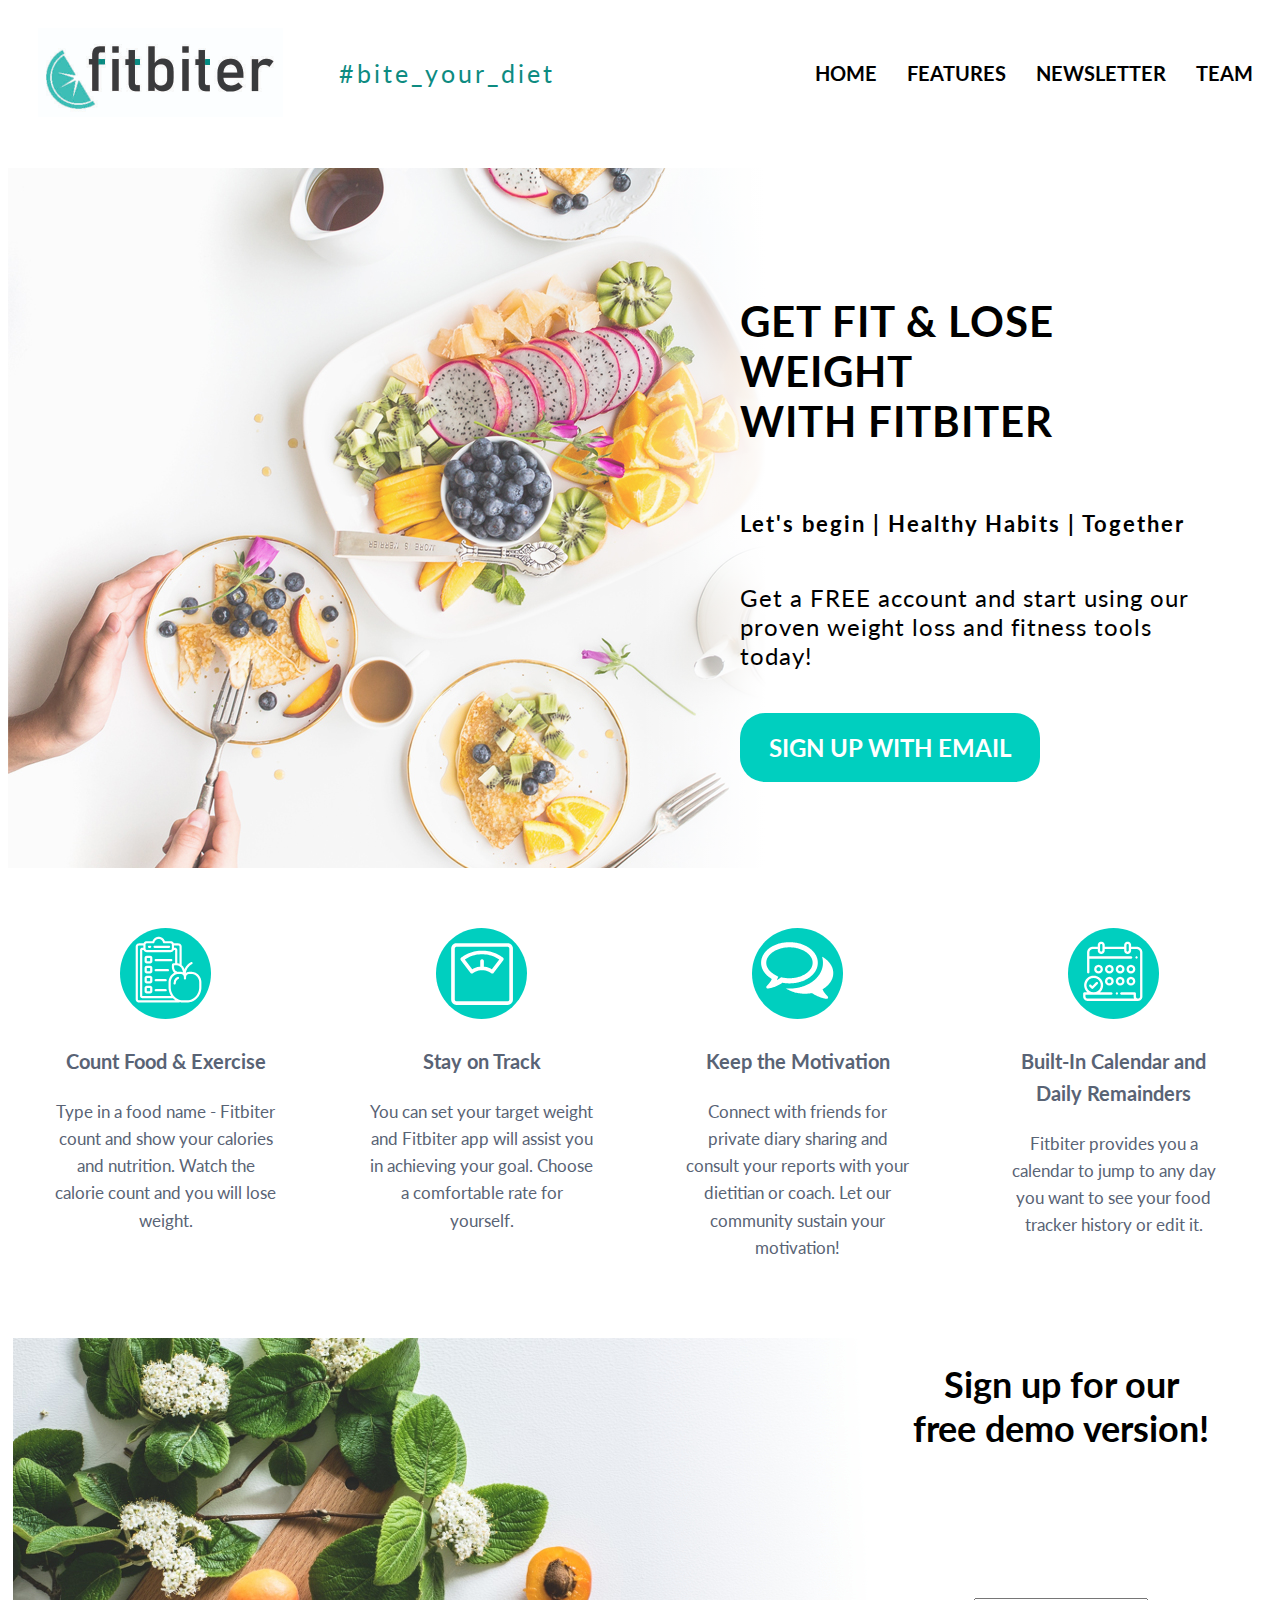
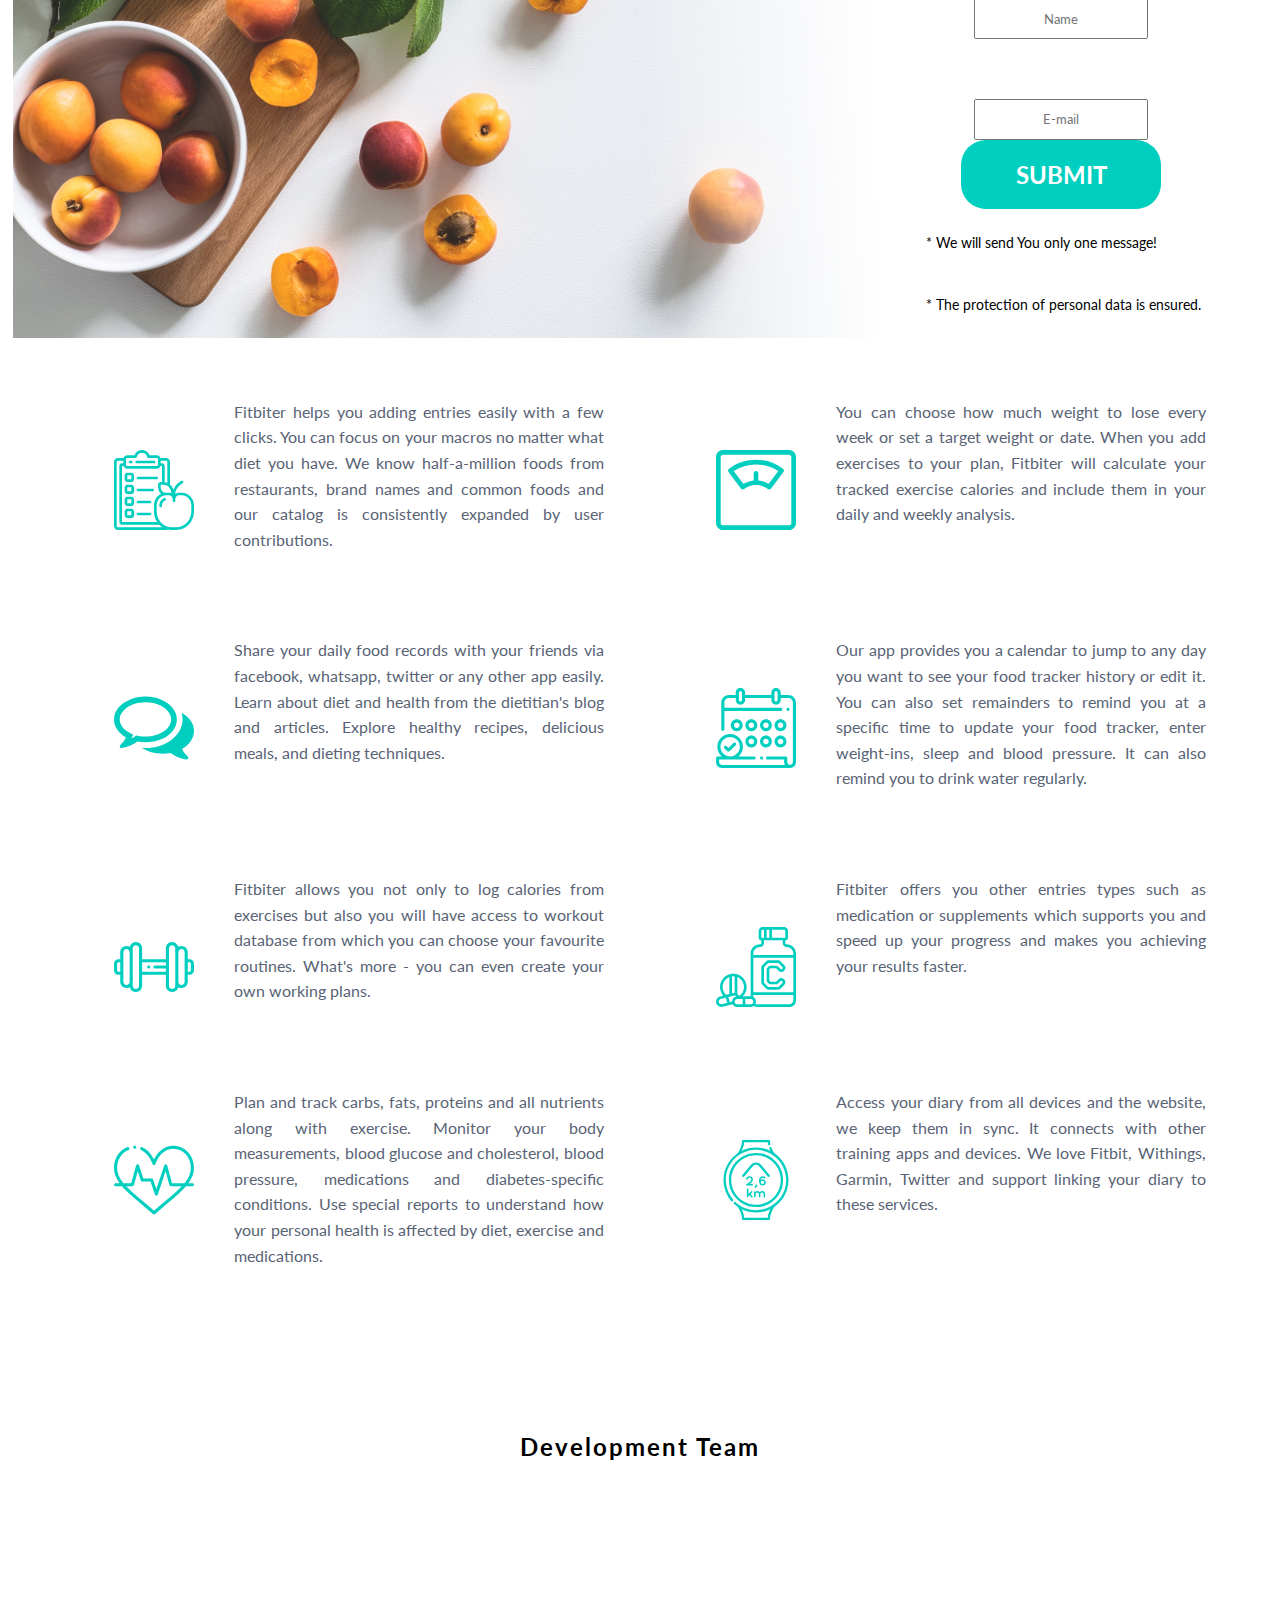
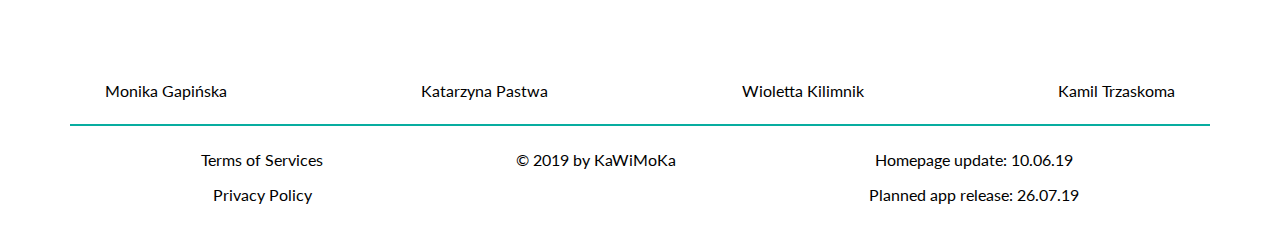
==== index.html @ d65cfc1d "larger icons to social" ====
<!DOCTYPE html>
<html lang="en">

<head>
  <meta charset="UTF-8" />
  <meta name="viewport" content="width=device-width, initial-scale=1.0">
  <link rel="stylesheet" href="https://necolas.github.io/normalize.css/8.0.1/normalize.css">
  <link href="https://fonts.googleapis.com/css?family=Lato:400,700&display=swap" rel="stylesheet">
  <link rel="stylesheet" href="https://use.fontawesome.com/releases/v5.8.2/css/all.css"
    integrity="sha384-oS3vJWv+0UjzBfQzYUhtDYW+Pj2yciDJxpsK1OYPAYjqT085Qq/1cq5FLXAZQ7Ay" crossorigin="anonymous">
  <link rel="stylesheet" href="https://cdnjs.cloudflare.com/ajax/libs/animate.css/3.7.2/animate.min.css">
  <link rel="stylesheet" href="fitness.css">
  <link rel="stylesheet" href="hero_section.css">
  <link rel="stylesheet" href="feature34.css">
  <link rel="stylesheet" href="feature29.css">
  <link rel="stylesheet" href="form.css">
  <link rel="stylesheet" href="back-flip.css">
  <link rel="icon" href="img/FAVICON.jpg" type="image/jpg">
  <title>Fitbiter</title>
</head>

<body>
  <header id="header">
    <nav>
      <div class="logo_slogan">
        <img src="img/logo.jpg" alt="FitBiter Logo">
        <div class="slogan">#bite_your_diet</div>
      </div>
      <a id="showMenu"><i class="fas fa-chevron-circle-down fa-2x"></i></a>

      <ul>
        <a href="#home">Home</a>
        <a href="#ext-features-nav">Features</a>
        <a href="#newsletter-nav">Newsletter</a>
        <a href="#team-nav">Team</a>
      </ul>
    </nav>
  </header>

  <main>

    <div id="home" class="hero_main_container">
      <section class="hero_image"></section>
      <section class="hero_main_text">
        <p class="hero_main_p">Get fit & lose weight<br> with fitbiter</p>
        <p class="hero_text_call">Let's begin | Healthy Habits | Together</p>
        <p class="hero_text">Get a FREE account and start using our proven weight loss and fitness tools today!</p><br>
        <button class="hero_button"><a href="#newsletter-nav">sign up with Email</a></button>
      </section>
    </div>


    <div id="main">
      <div id="feature">
        <div class="feature-container">

          <div class="feature-box feature-box-food" class="feature-hover">
            <a href="#apple">
              <img src="img/dietB.svg">
              <h3>Count Food & Exercise</h3>
              <p>
                Type in a food name - Fitbiter count and show your calories and nutrition. Watch the calorie count and
                you
                will lose weight.
              </p>
            </a>
          </div>

          <div class="feature-box feature-box-weight" class="feature-hover">
            <a href="#weight">
              <img src="img/weightB.svg">
              <h3>Stay on Track</h3>
              <p>
                You can set your target weight and Fitbiter app will assist you in achieving your goal. Choose a
                comfortable rate for yourself.
              </p>
            </a>
          </div>

          <div class="feature-box feature-box-motivation" class="feature-hover">
            <a href="#chat">
              <img src="img/chatIconB.svg">
              <h3>Keep the Motivation</h3>
              <p>
                Connect with friends for private diary sharing and consult your reports with your dietitian or coach.
                Let
                our community sustain your motivation!
              </p>
            </a>
          </div>

          <div class="feature-box feature-box-calendar" class="feature-hover">
            <a href="#calendar">
              <img src="img/calendarIconB.svg">
              <h3>Built-In Calendar and Daily Remainders</h3>
              <p id="newsletter-nav">
                Fitbiter provides you a calendar to jump to any day you want to see your food tracker history or edit
                it.
              </p>
            </a>
          </div>

        </div>
      </div>

  </main>
  <form id="newsletter" class="form" action="#" method="post">

    <img src="img/form-background.jpg" id="form-background" class="form-background">


    <div id="form-title" class="form-title">
      <h1> Sign up for our <br> free demo version!</h1>
    </div>


    <div id="form-name" class="form-name">
      <input type="text" name="author" placeholder="Name" id="author" required>
    </div>

    <div id="form-email" class="form-email">
      <input type="email" id="email" name="email" placeholder="E-mail" required>
    </div>

    <button id="form-button" class="form-button"> SUBMIT </button>

    <div id="form-info" class="form-info">
      <p>* We will send You only one message! </p>
      <p>* The protection of personal data is ensured.</p>
    </div>



    <div class="form-afterSubmit-title">
      <h1>Thank You for Submit!</h1>
    </div>

    <div class="form-afterSubmit-p1">
      <p>You've been added to our mailing list. We're happy to report that You will be among the first to hear about
        premiere of Fitbiter!</p>
    </div>

    <div class="form-afterSubmit-p2">
      <p>Meanwile, we invite You to play our Fitbiter Game!</p>
    </div>

    <button class="form-afterSubmit-button" onclick="window.location.href='Game/index.html'"> PLAY </button>

    <script src="form-script.js"></script>

  </form>
  <div id="extended-features">

    <div class="ext-features-box">
      <div class="content-box" id="apple">
        <figure class="ext-icon">
          <img src="img/diet_green.svg">
        </figure>
        <p>
          Fitbiter helps you adding entries easily with a few clicks. You can focus on your macros no matter what diet
          you have. We know half-a-million foods from restaurants, brand names and common foods and our catalog is
          consistently expanded by user contributions.
        </p>
      </div>

    </div>

    <div class="ext-features-box">
      <div class="content-box">
        <figure class="ext-icon">
          <img src="img/weight_green.svg" id="weight">
        </figure>
        <p>You can choose how much weight to lose every week or set a target weight or date. When you add exercises to
          your plan, Fitbiter will calculate your tracked exercise calories and include them in your daily and weekly
          analysis.</p>

      </div>

    </div>

    <div class="ext-features-box">
      <div class="content-box">
        <figure class="ext-icon">
          <img src="img/comments_green.svg" id="chat">
        </figure>
        <p>
          Share your daily food records with your friends via facebook, whatsapp, twitter or any other app easily. Learn
          about diet and health from the dietitian's blog and articles. Explore healthy recipes, delicious meals, and
          dieting techniques.

        </p>

      </div>

    </div>

    <div class="ext-features-box">
      <div class="content-box">
        <figure class="ext-icon">
          <img src="img/appointment_green.svg" id="calendar">
        </figure>
        <p>Our app provides you a calendar to jump to any day you want to see your food tracker history or edit it. You
          can also set remainders to remind you at a specific time to update your food tracker, enter weight-ins, sleep
          and blood pressure. It can also remind you to drink water regularly.</p>

      </div>

    </div>

    <div class="ext-features-box">
      <div class="content-box">
        <figure class="ext-icon">
          <img src="img/dumbbell_green.svg">
        </figure>
        <p>Fitbiter allows you not only to log calories from exercises but also you will have access to workout database
          from which you can choose your favourite routines. What's more - you can even create your own working plans.
        </p>


      </div>

    </div>

    <div class="ext-features-box">
      <div class="content-box">
        <figure class="ext-icon">
          <img src="img/vitamins_green.svg">
        </figure>
        <p>Fitbiter offers you other entries types such as medication or supplements which supports you and speed up
          your progress and makes you achieving your results faster.</p>

      </div>

    </div>

    <div class="ext-features-box">
      <div class="content-box">
        <figure class="ext-icon">
          <img src="img/heartbeat_green.svg">
        </figure>
        <p>Plan and track carbs, fats, proteins and all nutrients along with exercise. Monitor your body measurements,
          blood glucose and cholesterol, blood pressure, medications and diabetes-specific conditions. Use special
          reports to understand how your personal health is affected by diet, exercise and medications.</p>

      </div>

    </div>

    <div class="ext-features-box">
      <div class="content-box">
        <figure class="ext-icon">
          <img src="img/smart_green.svg">
        </figure>
        <p>Access your diary from all devices and the website, we keep them in sync. It connects with other training
          apps and devices. We love Fitbit, Withings, Garmin, Twitter and support linking your diary to these services.
        </p>

      </div>

    </div>

  </div>

  <h2 id="team-nav">Development Team</h2>
  <div id="team" class="flip-box">
    <div class="flip-box-inner">
      <div class="flip-box-front">
        <img class="profile-photo slow animated hide-pictures" src="img/MonikaGapinska.jpg" alt="Profile photo">
        <p class="hide-on-large-only">Monika Gapińska</p>
      </div>
      <div class="flip-box-back">
        <a href="https://www.linkedin.com/in/monika-gapi%C5%84ska-b8b850188/" target="_blank"><i class="fab fa-linkedin fa-2x"></i></a>
        <a href="https://github.com/gapinska" target="_blank"><i class="fab fa-github fa-2x"></i></a>
        <a href="" target="_blank"><i class="fas fa-home fa-2x"></i></a>
      </div>
    </div>
    <div class="flip-box-inner">
      <div class="flip-box-front">
        <img class="profile-photo slow animated hide-pictures" src="img/kasia.jpg" style="max-width: heigth 150px;" alt="Profile photo">
        <p class="hide-on-large-only">Katarzyna Pastwa</p>
      </div>
      <div class="flip-box-back">
        <a href="https://www.linkedin.com/in/katarzyna-pastwa-178985a9/" target="_blank"><i class="fab fa-linkedin fa-2x"></i></a>
        <a href="https://github.com/KatarzynaPastwa" target="_blank"><i class="fab fa-github fa-2x"></i></a>
        <a href="" target="_blank"><i class="fas fa-home fa-2x"></i></a>
        
      </div>
    </div>
    <div class="flip-box-inner">
      <div class="flip-box-front">
        <img class="profile-photo slow animated hide-pictures" src="img/wiola_photo.jpeg" alt="Profile photo">
        <p class="hide-on-large-only">Wioletta Kilimnik</p>
      </div>
      <div class="flip-box-back">
        <a href="https://www.linkedin.com/in/wioletta-kilimnik/" target="_blank"><i class="fab fa-linkedin fa-2x"></i></a>
        <a href="https://github.com/wiolk" target="_blank"><i class="fab fa-github fa-2x"></i></a>
        <a href="" target="_blank"><i class="fas fa-home fa-2x"></i></a>
      </div>
    </div>
    <div class="flip-box-inner">
      <div class="flip-box-front">
        <img class="profile-photo slow animated hide-pictures" src="img/Kamil.jpg" alt="Profile photo">
        <p class="hide-on-large-only">Kamil Trzaskoma</p>
      </div>
      <div class="flip-box-back">
        <a href="https://www.linkedin.com/in/kamil-trzaskoma/" target="_blank"><i class="fab fa-linkedin fa-2x"></i></a>
        <a href="https://github.com/Kamil-T" target="_blank"><i class="fab fa-github fa-2x"></i></a>
        <a href="" target="_blank"><i class="fas fa-home fa-2x"></i></a>
      </div>
    </div>
  </div>
  <div class="names show-on-large">
      <p>Monika Gapińska</p>
      <p>Katarzyna Pastwa</p>
      <p>Wioletta Kilimnik</p>
      <p>Kamil Trzaskoma</p>
  </div>


  <hr>

  <footer>

    <div>
      <p>
        <a href="terms.html">Terms of Services</a>
      </p>
      <p>
        <a href="privacy.html">Privacy Policy</a>
      </p>
    </div>


    <div>
      <p>
        <a href="" target="_blank"><i class="fab fa-facebook fa-2x"></i></a>
        <a href="" target="_blank"><i class="fab fa-instagram fa-2x"></i></a>
      </p>
      <p>
        &copy 2019 by KaWiMoKa
      </p>
    </div>

    <div>
      <p>
        Homepage update: 10.06.19
      </p>
      <p>
        Planned app release: 26.07.19
      </p>
    </div>
  </footer>

  <script type="text/javascript" id="cookieinfo" src="//cookieinfoscript.com/js/cookieinfo.min.js">
  </script>
  <script src="scroll.js"></script>

</body>


</html>
---- fitness.css ----
* {
  font-family: 'Lato', sans-serif;
}

i {
  color: #08ada0 !important;
}

h2 {
  text-align: center;
}

hr {
  border: 1px solid #08ada0;
  width: 90%;
  text-align: center;
}

/*  Navbar css */

nav {
  display: flex;
  flex-wrap: wrap;
}

nav img {
  max-height: 89px;
  max-width: 245px;
  padding: 20px;
}
.slogan {
  color: #0d8b81;
  letter-spacing: 3px;
  margin: 0 36px;
  font-size: 25px;
}

.logo_slogan {
  display: flex;
  flex-wrap: wrap;
  align-items: center;
}

body {
  display: flex;
  flex-direction: column;
}

header {
  position: fixed;
  z-index: 10;
  width: 100%;
  background-color: #fff;
  padding-bottom: 10px;
}

nav {
  padding-left: 10px;
  padding-right: 10px;
}

nav > ul {
  margin: 0;
  display: none;
  width: 100%;
  font-size: 15px;
  padding: 10px;
  font-weight: bold;
}

ul > a {
  text-decoration-line: none;
  color: black;
  text-transform: uppercase;
}

#showMenu:hover + ul,
nav:hover > ul {
  display: flex;
  justify-content: space-evenly;
  padding-bottom: 5px;
}

#showMenu + ul:hover {
  display: flex;
}

main {
  margin-top: 160px;
}


/* Footer css */

#team {
  display: grid;
  grid-template-columns: 1fr 1fr;
}

#team > div {
  align-self: center;
  text-align: center;
  margin-bottom: 10px;
}

.profile-photo {
  max-width: 150px;
  height: auto;
  border-radius: 75px;
}

footer {
  text-align: center;
  display: flex;
  flex-direction: row;
  justify-content: space-evenly;
}

@media (min-width: 775px) {
  header {
    width: 100%;
    background-color: white;
  }
  nav {
    display: flex;
    justify-content: space-between;
    align-items: center;
    flex-wrap: nowrap;
  }

  #showMenu {
    display: none;
  }

  nav > ul {
    display: flex;
    width: auto;
  }

  ul > a {
    font-size: 20px;
    padding: 5px 15px;
  }
  a:hover {
    color: #109c91;
  }

  #team {
    display: flex;
    flex-direction: row;
  }

  #team > div {
    flex: auto;
  }
}
---- hero_section.css ----
.hero_main_container {
  height: 700px;
  display: grid;
  grid-template-columns: repeat(2, 1fr);
  background-image: url('img/hero.jpg');
  background-repeat: no-repeat;
}

.hero_main_p {
  text-transform: uppercase;

  font-family: 'Lato', sans-serif;
  font-size: 260%;
  font-weight: bold;
  letter-spacing: 1px;
}

.hero_text_call {
  font-size: 140%;
  font-weight: bold;
  letter-spacing: 2px;
}
.hero_text {
  font-size: 150%;
  letter-spacing: 1px;
}

.hero_button {
  text-transform: uppercase;
  color: white;
  background-color: #00cfbf;
  border: 0;
  font-family: 'Lato', sans-serif;
  font-size: 150%;
  font-weight: bold;
  padding: 20px;

  border-radius: 25px;
  max-width: 300px;
}

.hero_button:hover {
  background-color: #08ada0;
}
@media (min-width: 525px) {
  .hero_main_text {
    font-family: 'Lato', sans-serif;
    display: flex;
    flex-flow: column;
    justify-content: center;
    background-image: linear-gradient(90deg, transparent, #fff 20%);
    padding: 25px 50px 25px 100px;
    margin-right: 0;
    min-width: 280px;
  }
}

@media (max-width: 524px) {
  .hero_main_container {
    height: auto;
    display: flex;
    flex-wrap: wrap;
    background-image: none;
    background-repeat: no-repeat;
  }

  .hero_image {
    background-image: url('img/background_mobile.jpg');
    height: 300px;
    width: 100%;
    background-size: cover;
    background-position: center center;
  }
  .hero_main_text {
    margin: 0 auto;
    font-family: 'Lato', sans-serif;
    display: flex;
    flex-flow: column;
    justify-content: center;
    align-items: center;
    text-align: center;
  }

  .hero_main_p {
    text-transform: uppercase;

    font-family: 'Lato', sans-serif;
    font-size: 260%;
    font-weight: bold;
  }

  .hero_text_call {
    font-size: 140%;
    font-weight: bold;
    letter-spacing: 2px;
  }
  .hero_text {
    font-size: 150%;
    letter-spacing: 1px;
  }

  .hero_button {
    text-transform: uppercase;
    color: white;
    background-color: #00cfbf;
    border: 0;
    font-family: 'Lato', sans-serif;
    font-size: 150%;
    font-weight: bold;
    padding: 20px;

    border-radius: 25px;
    max-width: 300px;
  }

  .hero_button:hover {
    background-color: #08ada0;
  }
}
---- feature34.css ----
div.feature-container {
  padding: 30px 0;
  font-family: 'Lato', sans-serif;
  font-size: 17px;
  line-height: 1.6;
  color: #596375;
  height: 100%;
}

div.feature-box > p {
  max-height: 100%;
  text-align: justify;
  margin: 0 auto;
}

div.feature-box > a > img {
  width: 40%;
  height: 40%;
}

.feature-hover:hover {
  box-shadow: 0 0 10px rgba(0, 0, 0, 0.3);
}

div.feature-box {
  margin: 20px auto;
  text-align: center;
  padding: 10px;
  background-color: white;
  width: 200px;
}

@media (max-width: 525px) {
  .feature-container {
    flex-direction: column;
    width: 100%;
    height: 100%;
  }

  div.feature-box {
    padding: 20px;
  }

  div.feature-box > a > img {
    width: 50%;
    height: 50%;
  }
}

@media (min-width: 526px) and (max-width: 855px) {
  div.feature-container {
    display: flex;
    flex-flow: row wrap;
    align-items: flex-start;
    margin: 0 auto;
  }

  div.feature-box {
    flex-basis: 31%;
    justify-content: flex-start;
  }

  div.feature-box > a > img {
    width: 50%;
    height: 50%;
  }
}

@media (min-width: 856px) {
  div.feature-container {
    display: flex;
    flex-direction: row;
    justify-content: space-around;
    align-items: flex-start;
    flex-flow: row wrap;
  }

  div.feature-box {
    display: flex;
    flex-direction: column;
    justify-content: center;
    align-items: center;
    flex-basis: 18%;
  }
}
---- feature29.css ----
#extended-features {
  display: grid;
  margin: 60px 30px;
  font-family: 'Lato', sans-serif;
  line-height: 1.6;
}

div.ext-features-box {
  margin: 17px;
  height: auto;
}

figure.ext-icon {
  margin-top: 0;
  width: auto;
  height: auto;
}

figure.ext-icon > img {
  width: 50px;
  height: 50px;
  margin: 50px auto;
}

div.content-box {
  background-color: white;
  height: 100%;
  display: flex;
  flex-direction: row;
  justify-content: center;
}

div.content-box > p {
  justify-self: end;
  width: 100%;
  align-self: end;
  text-align: justify;
  color: #596375;
  height: 100%;
  font-size: 16px;
  margin-top: 35px;
  flex-basis: 65%;
}

a {
  text-decoration: none;
  color: inherit;
}

@media (max-width: 977px) {
  #extended-features {
    grid-template-columns: 100%;
    /* flex-basis: 50%; */
  }

  div.content-box {
    flex-direction: column;
    margin: 0 20px;
  }

  div.content-box > figure {
    flex-basis: 30%;
  }

  figure.ext-icon {
    margin: 0 auto;
  }

  figure.ext-icon > img {
    width: 100px;
    height: 100px;
    margin: 0 auto;
  }
}

@media (min-width: 978px) {
  #extended-features {
    grid-template-columns: 50% 50%;
  }

  figure.ext-icon > img {
    width: 80px;
    height: 80px;
    margin: 35px auto;
  }
}
---- form.css ----
/*FORM CSS - normal screen*/

.form {
    width: 100%;
    color: black;
    font-family: 'Lato', sans-serif;
    display: grid;
    grid-template: repeat(7, 1fr) / repeat(5, 1fr);
    margin: 0 auto;
  }
  
  .form img {
    grid-area: 1/1/8/3;
    max-width: auto;
    height: 60auto;
    margin: 0 auto;
    padding: 0px;
    margin-left: 5px;
  }
  
  .form-title {
    text-align: center;
    font-size: 18px;
    grid-area: 1/4/3/5;
  }
  
  .form-name {
    font-size: 20px;
    grid-area: 3/4/4/5;
    justify-self: center;
    align-self: end;
  }
  
  .form-name > input {
    text-align: center;
    margin: 0 auto;
    height: 35px;
  }
  
  .form-email {
    font-size: 20px;
    grid-area: 4/4/5/5;
    justify-self: center;
    align-self: end;
  }
  
  .form-email > input {
    text-align: center;
    margin: 0 auto;
    height: 35px;
  }
  
  .form-info {
    grid-area: 7/4/8/5;
    font-size: 14px;
    margin-left: 5px;
    justify-self: center;
  }
  .form-info p {
    margin: 5px;
  }
  
  .form-button {
    grid-area: 6/4/7/5;
    text-transform: uppercase;
    color: white;
    background-color: #00cfbf;
    border: 0;
    font-family: 'Lato', sans-serif;
    font-size: 150%;
    font-weight: bold;
    padding: 20px;
    margin: 0 auto;
    border-radius: 25px;
    width: 200px;
  }
  
  .form-button:hover {
    background-color: #08ada0;
  }
  


  /*/////////////// FORM AFTER SUBMIT //////////////////// */
  
  #form-afterSubmit {
    width: 100%;
    color: black;
    font-family: 'Lato', sans-serif;
    display: grid;
    grid-template: repeat(7, 1fr) / repeat(5, 1fr);
    margin: 0 auto;
    margin-right: 20px;
  }
  
  .form-afterSubmitm img {
    grid-area: 1/1/8/3;
    max-width: auto;
    height: 60auto;
    margin: 0 auto;
    padding: 0px;
    margin-left: 5px;
  }
  
  .form-afterSubmit-title {
    display: none;
    text-align: center;
    font-size: 22px;
    grid-area: 1/4/2/6;
    align-self: center;
    padding: 3px;
  }
  
  .form-afterSubmit-p1 {
    display: none;
    text-align: center;
  
    font-size: 20px;
    grid-area: 2/4/3/6;
    margin-right: 20px;
  }
  .form-afterSubmit-p2 {
    display: none;
    text-align: center;
    font-size: 20px;
    grid-area: 3/4/4/6;
    margin-right: 20px;
  }
  
  .form-afterSubmit-button {
    display: none;
    grid-area: 4/4/5/6;
    text-transform: uppercase;
    color: white;
    background-color: #00cfbf;
    border: 0;
    font-family: 'Lato', sans-serif;
    font-size: 150%;
    font-weight: bold;
    padding: 20px;
    margin: 0 auto;
    border-radius: 25px;
    width: 200px;
    height: 90px;
  }
  
  .form-afterSubmit-button:hover {
    display: none;
    background-color: #08ada0;
  }
  




  /*MEDIUM SCREEN*/


  @media (max-width: 1530px) and (min-width: 911px) {
    .form {
      width: 100%;
      color: black;
      font-family: 'Lato', sans-serif;
      display: grid;
      grid-template: repeat(4, 1fr) / repeat(3, 1fr);
      margin: 0 auto;

    }
  
    .form img {
      grid-area: 1/1/8/4;
      max-width: auto;
      height: 60auto;
      margin: 0 auto;
      padding: 0px;
      margin-left: 5px;
    }
  
    .form-title {
      text-align: center;
      font-size: 18px;
      grid-area: 1/3/3/4;
    }
  
    .form-name {
      font-size: 20px;
      grid-area: 3/3/4/4;
      justify-self: center;
      align-self: end;
    }
  
    .form-name > input {
      text-align: center;
      margin: 0 auto;
      height: 35px;
    }
  
    .form-email {
      font-size: 20px;
      grid-area: 4/3/5/4;
      justify-self: center;
      align-self: end;
    }
  
    .form-email > input {
      text-align: center;
      margin: 0 auto;
      height: 35px;
    }
  
    .form-info {
      grid-area: 7/3/8/4;
      font-size: 14px;
      margin-left: 5px;
      justify-self: center;
    }
    .form-info p {
      margin: 5px;
      padding: 20px;
    }
  
    .form-button {
      grid-area: 6/3/7/4;
      text-transform: uppercase;
      color: white;
      background-color: #00cfbf;
      border: 0;
      font-family: 'Lato', sans-serif;
      font-size: 150%;
      font-weight: bold;
      padding: 20px;
      margin: 0 auto;
      border-radius: 25px;
      width: 200px;
    }
  
    .form-button:hover {
      background-color: #08ada0;
    }
  
    


 
  /*/////////////// FORM AFTER SUBMIT //////////////////// */
  
  #form-afterSubmit {
    width: 100%;
    color: black;
    font-family: 'Lato', sans-serif;
    display: grid;
    grid-template: repeat(7, 1fr) / repeat(5, 1fr);
    margin: 0 auto;
    margin-right: 20px;
  }
  
  .form-afterSubmitm img {
    grid-area: 1/1/8/3;
    max-width: auto;
    height: 60auto;
    margin: 0 auto;
    padding: 0px;
    margin-left: 5px;
  }
  
  .form-afterSubmit-title {
    display: none;
    text-align: center;
    font-size: 22px;
    grid-area: 1/3/2/4;
    align-self: center;
    padding: 3px;
  }
  
  .form-afterSubmit-p1 {
    display: none;
    text-align: center;
  
    font-size: 20px;
    grid-area: 2/3/3/4;
    margin-right: 20px;
  }
  .form-afterSubmit-p2 {
    display: none;
    text-align: center;
    font-size: 20px;
    grid-area: 3/3/4/4;
    margin-right: 20px;
  }
  
  .form-afterSubmit-button {
    display: none;
    grid-area: 4/3/5/4;
    text-transform: uppercase;
    color: white;
    background-color: #00cfbf;
    border: 0;
    font-family: 'Lato', sans-serif;
    font-size: 150%;
    font-weight: bold;
    padding: 20px;
    margin: 0 auto;
    border-radius: 25px;
    width: 200px;
    height: 90px;
  }
  
  .form-afterSubmit-button:hover {
    display: none;
    background-color: #08ada0;
  }
} 
  
  /*SMALL SCREEN */
  
  @media (max-width: 910px) {
    .form {
      width: auto;
      margin: 0 auto;
      color: black;
      font-family: 'Lato', sans-serif;
      display: grid;
      grid-template: repeat(4, 1fr) / repeat(1, 1fr);
  
      margin: 0 auto;
    }
    .form img {
      max-width: 100%;
      height: 100%;
      margin: 0 auto;
      padding: 0px;
      display: none;
    }
  
    .form-background-full-screen {
      display: none;
    }
  
    .form-title {
      text-align: center;
      font-size: 18px;
      grid-area: 1/1/3/2;
    }
  
    .form-name {
      font-size: 18px;
      grid-area: 3/1/4/2;
      justify-self: center;
    }
  
    .form-name input {
      text-align: center;
      margin: 0 auto;
    }
  
    .form-email {
      font-size: 18px;
      grid-area: 4/1/5/2;
      justify-self: center;
    }
  
    .form-email input {
      text-align: center;
      margin: 0 auto;
    }
  
    .form-info {
      grid-area: 8/1/9/2;
      font-size: 14px;
      margin-left: 5px;
    }
    .form-info p {
      margin: 5px;
    }
  
    .form-button {
      grid-area: 6/1/7/2;
      text-transform: uppercase;
      color: white;
      background-color: #00cfbf;
      border: 0;
      font-family: 'Lato', sans-serif;
      font-size: 150%;
      font-weight: bold;
      padding: 20px;
      margin: 0 auto;
      border-radius: 25px;
    }
  
    .form-button:hover {
      background-color: #08ada0;
    }
  
    .form-afterSubmit {
      display: none;
    }


/*/////////////// FORM AFTER SUBMIT //////////////////// */
  
#form-afterSubmit {
    width: 100%;
    color: black;
    font-family: 'Lato', sans-serif;
    display: grid;
    grid-template: repeat(7, 1fr) / repeat(1, 1fr);
    margin: 0 auto;
    max-height: 400px;
  }
  
  .form-afterSubmitm img {
    grid-area: 1/1/8/2;
    max-width: auto;
    height: 60auto;
    margin: 0 auto;
    padding: 0px;
    margin-left: 5px;
  }
  
  .form-afterSubmit-title {
    display: none;
    text-align: center;
    font-size: 22px;
    grid-area: 1/1/2/2;
    align-self: center;
    padding: 3px;
  }
  
  .form-afterSubmit-p1 {
    display: none;
    text-align: center;
    padding: 40px;
    font-size: 20px;
    grid-area: 2/1/3/2;
  }
  .form-afterSubmit-p2 {
    display: none;
    text-align: center;
    font-size: 20px;
   grid-area: 3/1/4/2;
  }
  
  .form-afterSubmit-button {
    display: none;
    grid-area: 4/1/5/2;
    text-transform: uppercase;
    color: white;
    background-color: #00cfbf;
    border: 0;
    font-family: 'Lato', sans-serif;
    font-size: 150%;
    font-weight: bold;
    padding: 20px;
    margin: 0 auto;
    border-radius: 25px;
    width: 200px;
    height: 90px;
  }
  
  .form-afterSubmit-button:hover {
    display: none;
    background-color: #08ada0;
  }

  }
---- back-flip.css ----
@media (max-width: 774px) {
    .desktop-only {
        display: none;
    }

    .show-on-large{
        display: none;
    }
}

@media (min-width: 775px) {
    .hide-on-large-only{
        display: none;
    }

    #team-nav {
    letter-spacing: 2px;
    margin-bottom: 50px;
    }

    .hide-pictures {
    display: none;
    }

    .flip-box {
    background-color: transparent;
    height: 150px;
    perspective: 1000px; 
    margin-bottom: 20px;
    }

    .flip-box-inner {
    position: relative;
    width: 100%;
    height: 100%;
    text-align: center;
    transition: transform 0.6s;
    transform-style: preserve-3d;
    }

    .flip-box-inner:hover {
    transform: rotateY(180deg);
    }

    .flip-box-front, .flip-box-back {
    position: absolute;
    width: 100%;
    height: 100%;
    backface-visibility: hidden;
    }

    .flip-box-back {
    background-color: white;
    color: #0d8b81;
    transform: rotateY(180deg);
    display: flex;
    flex-direction: column;
    align-items: center;
    justify-content: center;
    }

    .flip-box-back > a {
        margin: 5px;
    }

    .names {
        display: flex;
        flex-direction: row;
        justify-content: space-around
    }

    .names > p {
        margin-top: 0;
    }
}
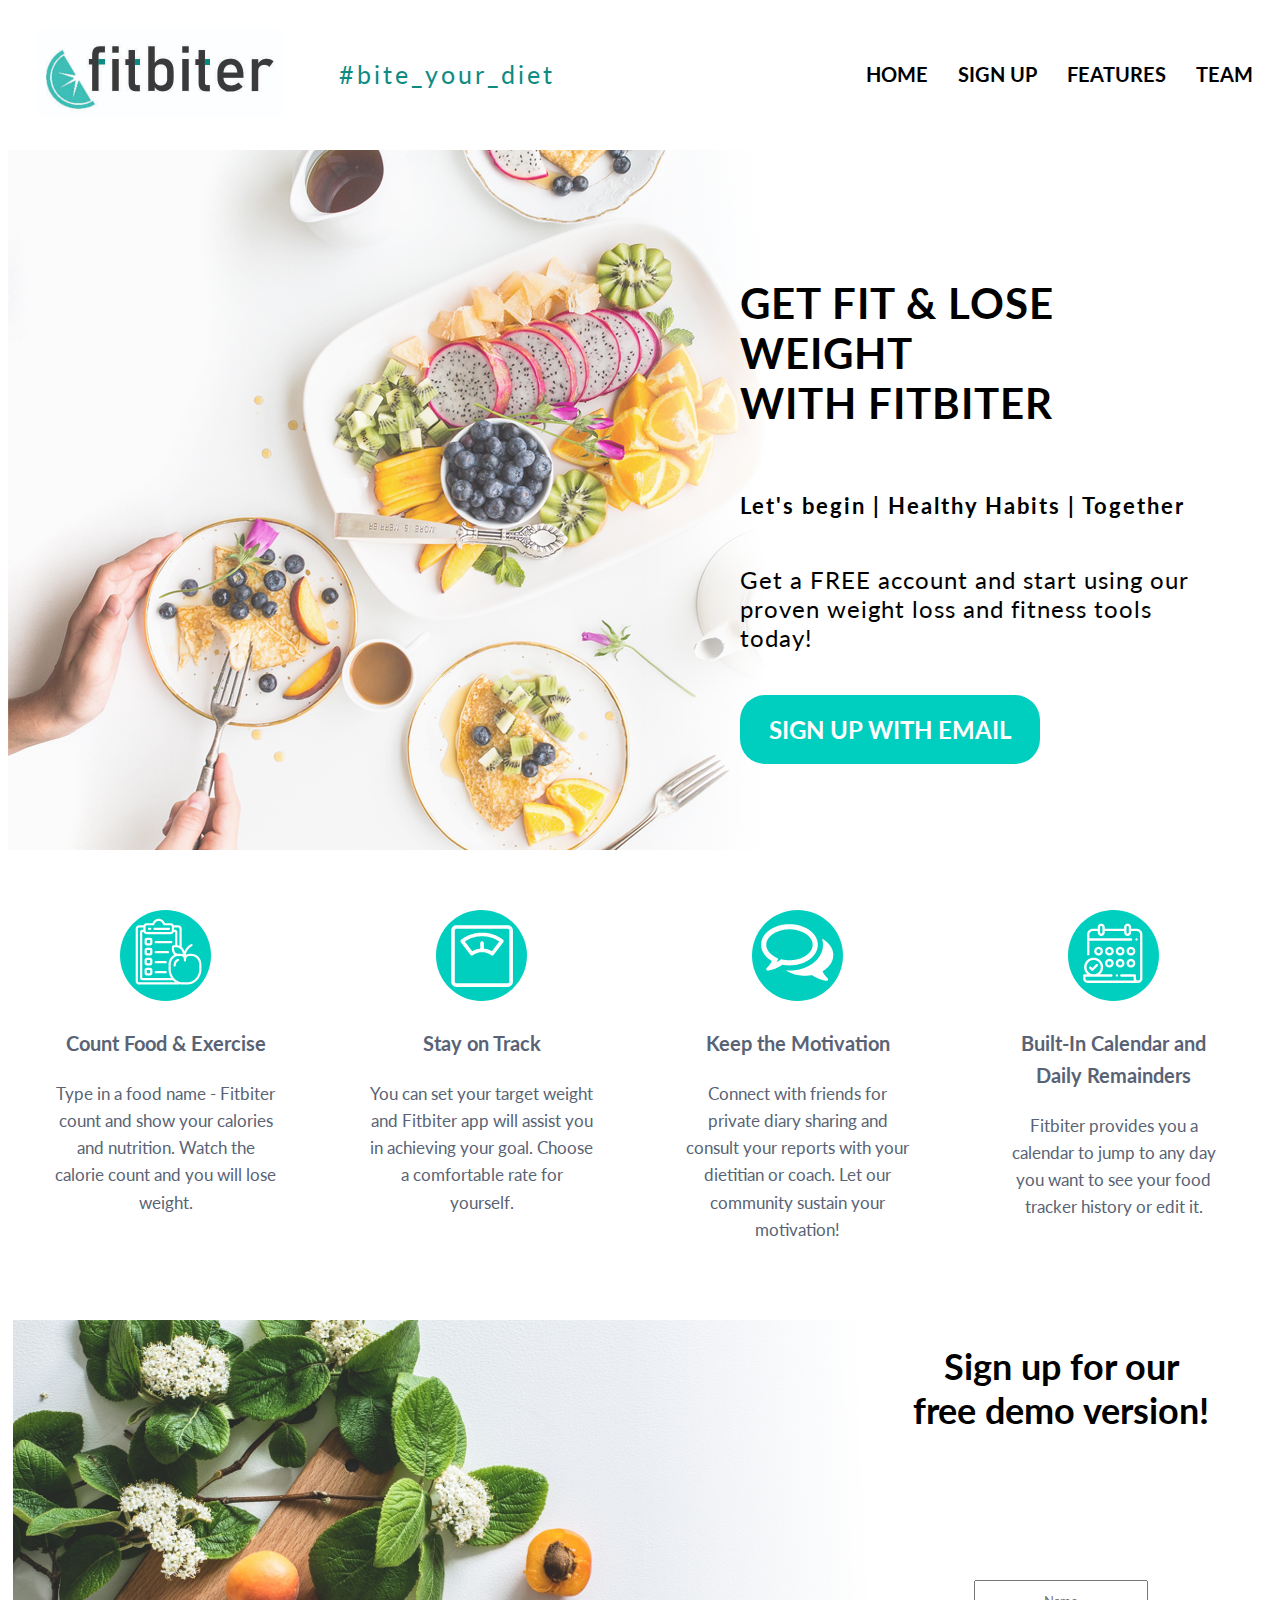
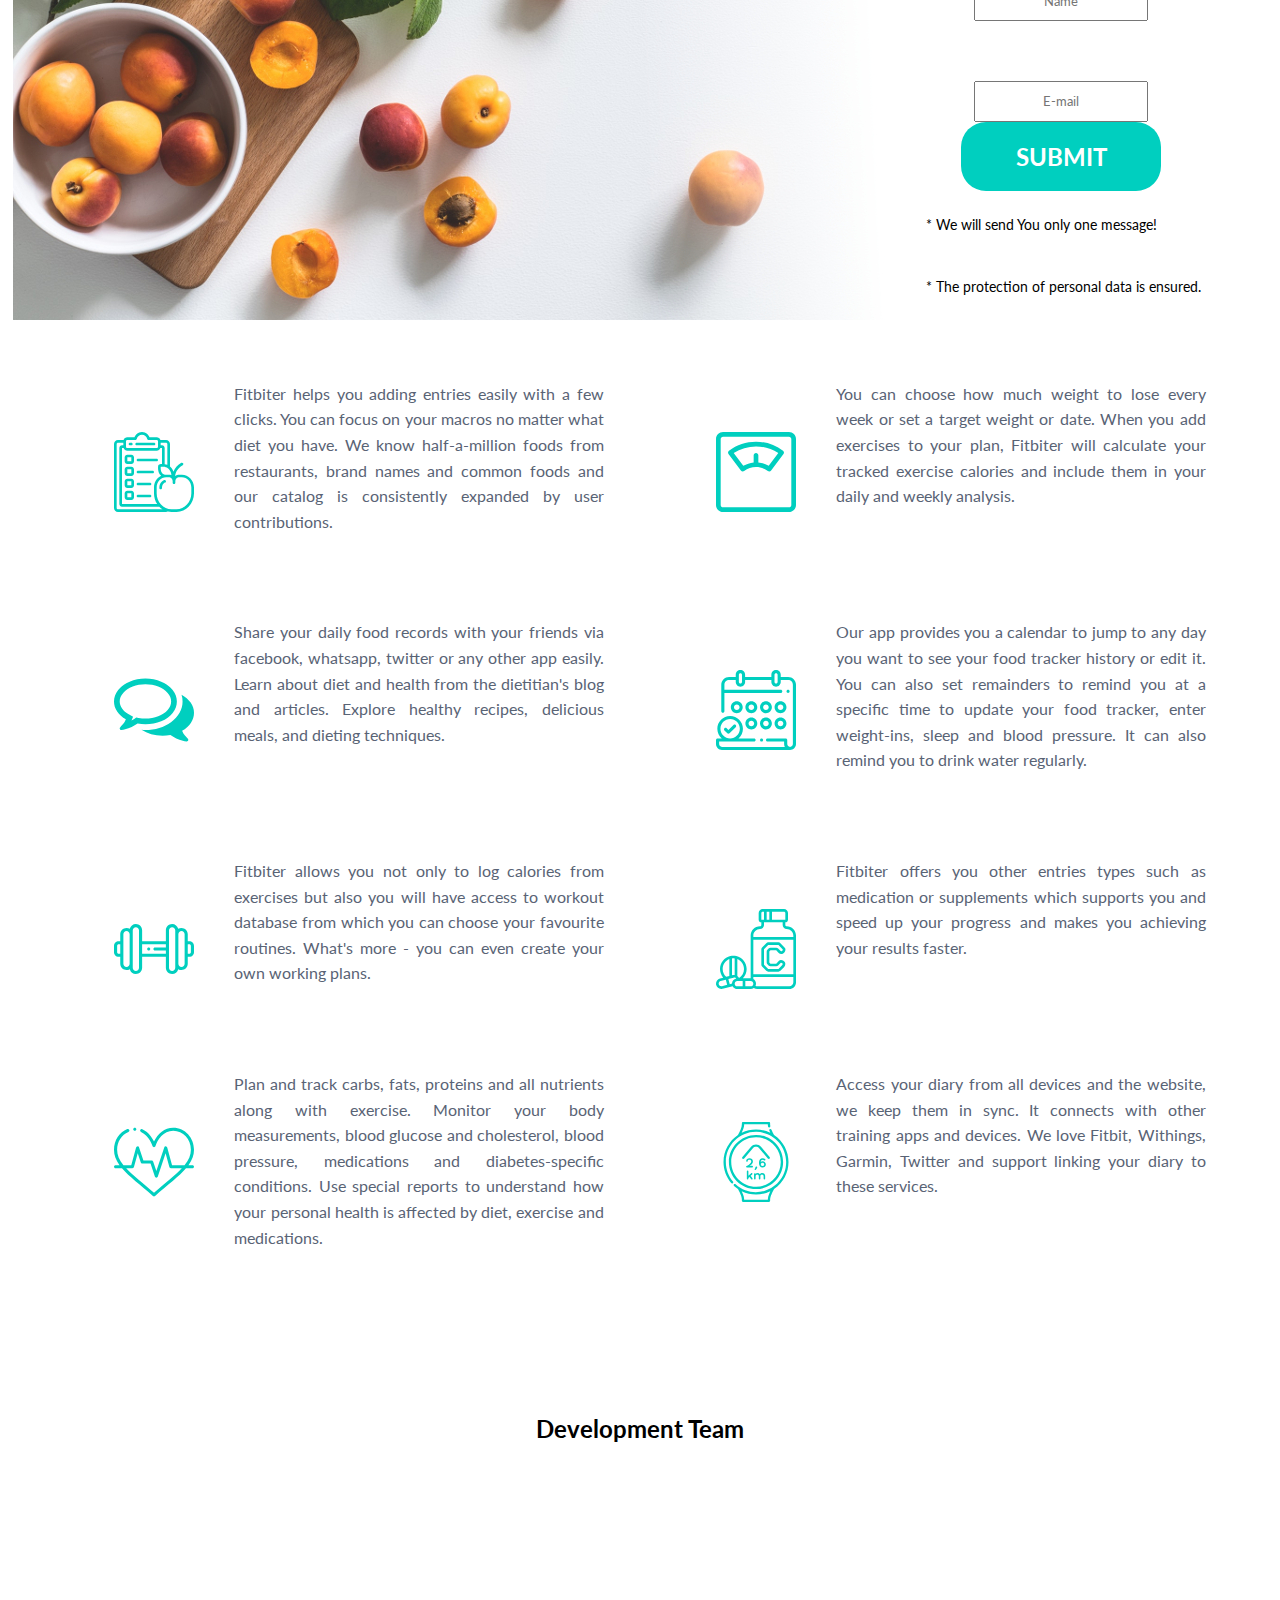
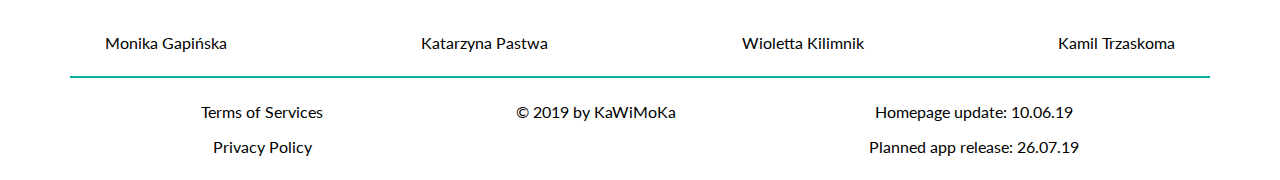
==== commit 14890ccc: "bug fixes" ====
--- a/index.html
+++ b/index.html
@@ -23,16 +23,17 @@
   <header id="header">
     <nav>
       <div class="logo_slogan">
-        <img src="img/logo.jpg" alt="FitBiter Logo">
+        <a onclick='topFunction()' href=""><img src="img/logo.jpg" alt="FitBiter Logo"></a>
         <div class="slogan">#bite_your_diet</div>
       </div>
       <a id="showMenu"><i class="fas fa-chevron-circle-down fa-2x"></i></a>
 
+
       <ul>
-        <a href="#home">Home</a>
-        <a href="#ext-features-nav">Features</a>
-        <a href="#newsletter-nav">Newsletter</a>
-        <a href="#team-nav">Team</a>
+        <a onclick='topFunction()' href="">Home</a>
+        <a href="#sign-up">Sign up</a>
+        <a href="#features">Features</a>
+        <a href="#team">Team</a>
       </ul>
     </nav>
   </header>
@@ -45,7 +46,7 @@
         <p class="hero_main_p">Get fit & lose weight<br> with fitbiter</p>
         <p class="hero_text_call">Let's begin | Healthy Habits | Together</p>
         <p class="hero_text">Get a FREE account and start using our proven weight loss and fitness tools today!</p><br>
-        <button class="hero_button"><a href="#newsletter-nav">sign up with Email</a></button>
+        <button class="hero_button"><a href="#sign-up">sign up with Email</a></button>
       </section>
     </div>
 
@@ -93,7 +94,7 @@
             <a href="#calendar">
               <img src="img/calendarIconB.svg">
               <h3>Built-In Calendar and Daily Remainders</h3>
-              <p id="newsletter-nav">
+              <p id="sign-up">
                 Fitbiter provides you a calendar to jump to any day you want to see your food tracker history or edit
                 it.
               </p>
@@ -126,7 +127,7 @@
 
     <div id="form-info" class="form-info">
       <p>* We will send You only one message! </p>
-      <p>* The protection of personal data is ensured.</p>
+      <p id="features">* The protection of personal data is ensured.</p>
     </div>
 
 
@@ -141,7 +142,7 @@
     </div>
 
     <div class="form-afterSubmit-p2">
-      <p>Meanwile, we invite You to play our Fitbiter Game!</p>
+      <p id="features">Meanwile, we invite You to play our Fitbiter Game!</p>
     </div>
 
     <button class="form-afterSubmit-button" onclick="window.location.href='Game/index.html'"> PLAY </button>
@@ -261,7 +262,7 @@
 
   </div>
 
-  <h2 id="team-nav">Development Team</h2>
+  <h2>Development Team</h2>
   <div id="team" class="flip-box">
     <div class="flip-box-inner">
       <div class="flip-box-front">
@@ -269,21 +270,24 @@
         <p class="hide-on-large-only">Monika Gapińska</p>
       </div>
       <div class="flip-box-back">
-        <a href="https://www.linkedin.com/in/monika-gapi%C5%84ska-b8b850188/" target="_blank"><i class="fab fa-linkedin fa-2x"></i></a>
+        <a href="https://www.linkedin.com/in/monika-gapi%C5%84ska-b8b850188/" target="_blank"><i
+            class="fab fa-linkedin fa-2x"></i></a>
         <a href="https://github.com/gapinska" target="_blank"><i class="fab fa-github fa-2x"></i></a>
         <a href="" target="_blank"><i class="fas fa-home fa-2x"></i></a>
       </div>
     </div>
     <div class="flip-box-inner">
       <div class="flip-box-front">
-        <img class="profile-photo slow animated hide-pictures" src="img/kasia.jpg" style="max-width: heigth 150px;" alt="Profile photo">
+        <img class="profile-photo slow animated hide-pictures" src="img/kasia.jpg" style="max-width: heigth 150px;"
+          alt="Profile photo">
         <p class="hide-on-large-only">Katarzyna Pastwa</p>
       </div>
       <div class="flip-box-back">
-        <a href="https://www.linkedin.com/in/katarzyna-pastwa-178985a9/" target="_blank"><i class="fab fa-linkedin fa-2x"></i></a>
+        <a href="https://www.linkedin.com/in/katarzyna-pastwa-178985a9/" target="_blank"><i
+            class="fab fa-linkedin fa-2x"></i></a>
         <a href="https://github.com/KatarzynaPastwa" target="_blank"><i class="fab fa-github fa-2x"></i></a>
         <a href="" target="_blank"><i class="fas fa-home fa-2x"></i></a>
-        
+
       </div>
     </div>
     <div class="flip-box-inner">
@@ -292,7 +296,8 @@
         <p class="hide-on-large-only">Wioletta Kilimnik</p>
       </div>
       <div class="flip-box-back">
-        <a href="https://www.linkedin.com/in/wioletta-kilimnik/" target="_blank"><i class="fab fa-linkedin fa-2x"></i></a>
+        <a href="https://www.linkedin.com/in/wioletta-kilimnik/" target="_blank"><i
+            class="fab fa-linkedin fa-2x"></i></a>
         <a href="https://github.com/wiolk" target="_blank"><i class="fab fa-github fa-2x"></i></a>
         <a href="" target="_blank"><i class="fas fa-home fa-2x"></i></a>
       </div>
@@ -310,10 +315,10 @@
     </div>
   </div>
   <div class="names show-on-large">
-      <p>Monika Gapińska</p>
-      <p>Katarzyna Pastwa</p>
-      <p>Wioletta Kilimnik</p>
-      <p>Kamil Trzaskoma</p>
+    <p>Monika Gapińska</p>
+    <p>Katarzyna Pastwa</p>
+    <p>Wioletta Kilimnik</p>
+    <p>Kamil Trzaskoma</p>
   </div>
 
 
@@ -333,8 +338,8 @@
 
     <div>
       <p>
-        <a href="" target="_blank"><i class="fab fa-facebook fa-2x"></i></a>
-        <a href="" target="_blank"><i class="fab fa-instagram fa-2x"></i></a>
+        <a href="" target="_blank"><i class="fab fa-facebook fa-3x"></i></a>
+        <a href="" target="_blank"><i class="fab fa-instagram fa-3x"></i></a>
       </p>
       <p>
         &copy 2019 by KaWiMoKa
@@ -350,12 +355,15 @@
       </p>
     </div>
   </footer>
+
 
   <script type="text/javascript" id="cookieinfo" src="//cookieinfoscript.com/js/cookieinfo.min.js">
   </script>
   <script src="scroll.js"></script>
 
+  <a onclick='topFunction()' id="return-to-top"><i class="fas fa-chevron-circle-up fa-2x"></i></a>
 </body>
 
 
+
 </html>--- a/fitness.css
+++ b/fitness.css
@@ -86,11 +86,14 @@
 }
 
 main {
-  margin-top: 160px;
+  margin-top: 142px;
 }
-
-
-/* Footer css */
+#return-to-top {
+  position: fixed;
+  left: 20px;
+  bottom: 20px;
+  transition: all 0.3s ease;
+}
 
 #team {
   display: grid;
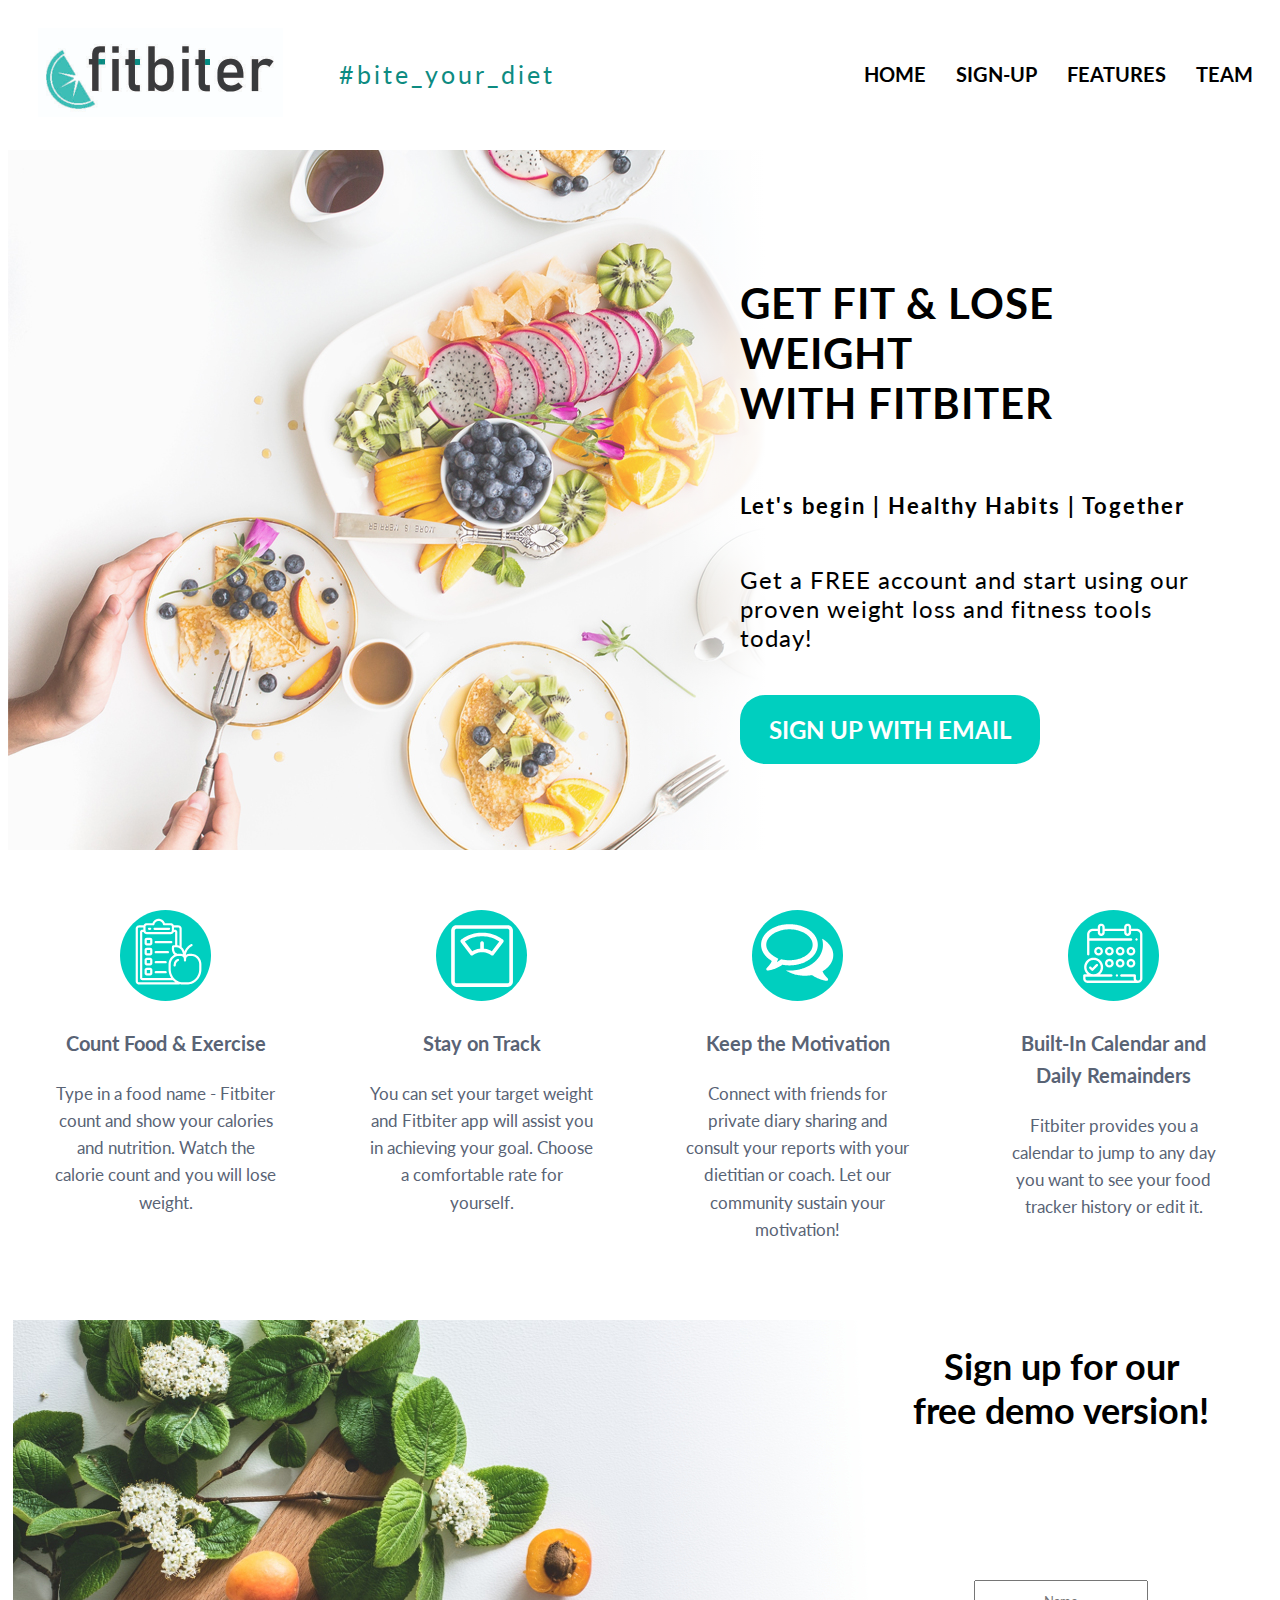
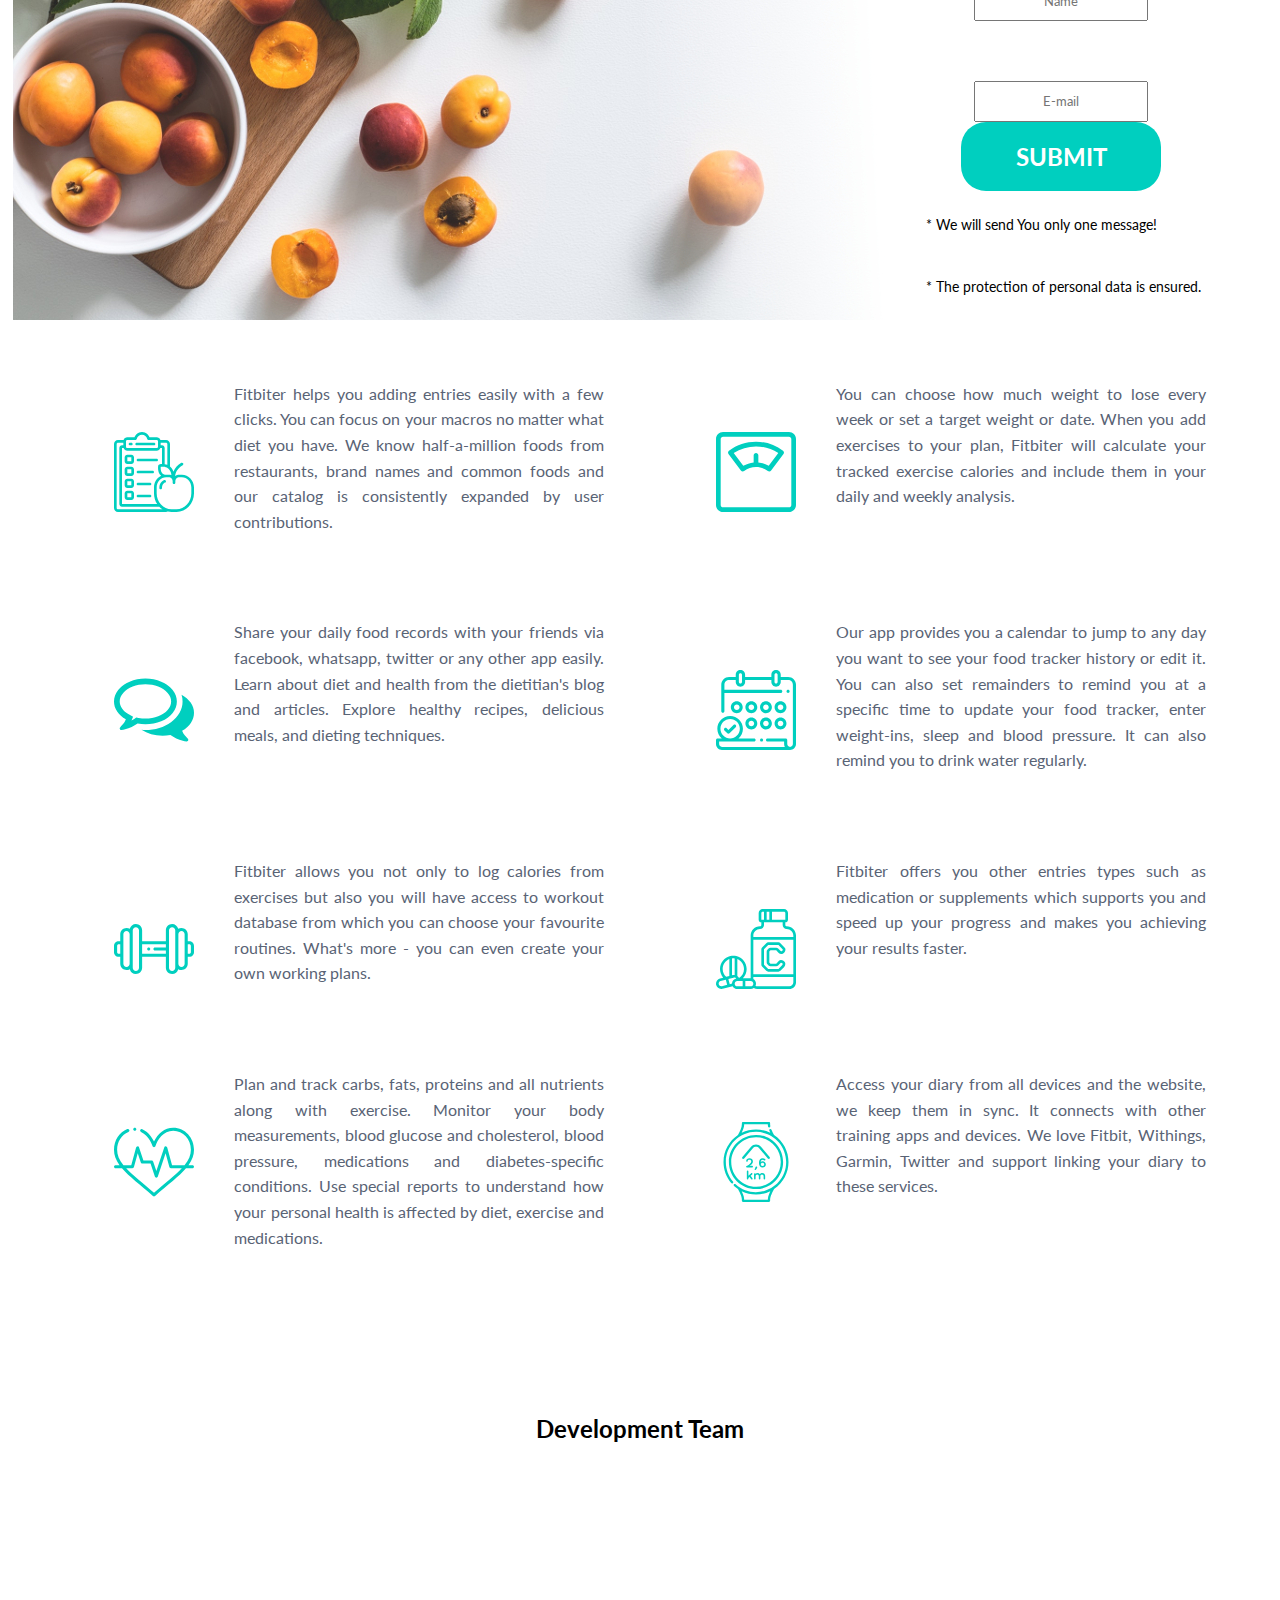
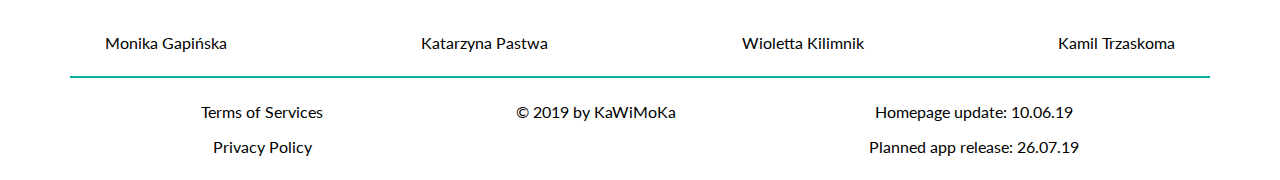
==== commit eae7a76c: "bug fixes" ====
--- a/index.html
+++ b/index.html
@@ -31,9 +31,9 @@
 
       <ul>
         <a onclick='topFunction()' href="">Home</a>
-        <a href="#sign-up">Sign up</a>
+        <a href="#sign-up">Sign-up</a>
         <a href="#features">Features</a>
-        <a href="#team">Team</a>
+        <a href="#developers">Team</a>
       </ul>
     </nav>
   </header>
@@ -252,8 +252,9 @@
         <figure class="ext-icon">
           <img src="img/smart_green.svg">
         </figure>
-        <p>Access your diary from all devices and the website, we keep them in sync. It connects with other training
-          apps and devices. We love Fitbit, Withings, Garmin, Twitter and support linking your diary to these services.
+        <p id="developers">Access your diary from all devices and the website, we keep them in sync. It connects with
+          other training apps and devices. We love Fitbit, Withings, Garmin, Twitter and support linking your diary to
+          these services.
         </p>
 
       </div>
--- a/fitness.css
+++ b/fitness.css
@@ -74,8 +74,14 @@
   text-transform: uppercase;
 }
 
-#showMenu:hover + ul,
-nav:hover > ul {
+#showMenu {
+  position: fixed;
+  top: 10px;
+  right: 10px;
+  align-self: center;
+}
+
+#showMenu:hover + ul {
   display: flex;
   justify-content: space-evenly;
   padding-bottom: 5px;
@@ -89,6 +95,7 @@
   margin-top: 142px;
 }
 #return-to-top {
+  display: none;
   position: fixed;
   left: 20px;
   bottom: 20px;
@@ -119,7 +126,7 @@
   justify-content: space-evenly;
 }
 
-@media (min-width: 775px) {
+@media (min-width: 600px) {
   header {
     width: 100%;
     background-color: white;
@@ -128,7 +135,7 @@
     display: flex;
     justify-content: space-between;
     align-items: center;
-    flex-wrap: nowrap;
+    flex-wrap: wrap;
   }
 
   #showMenu {
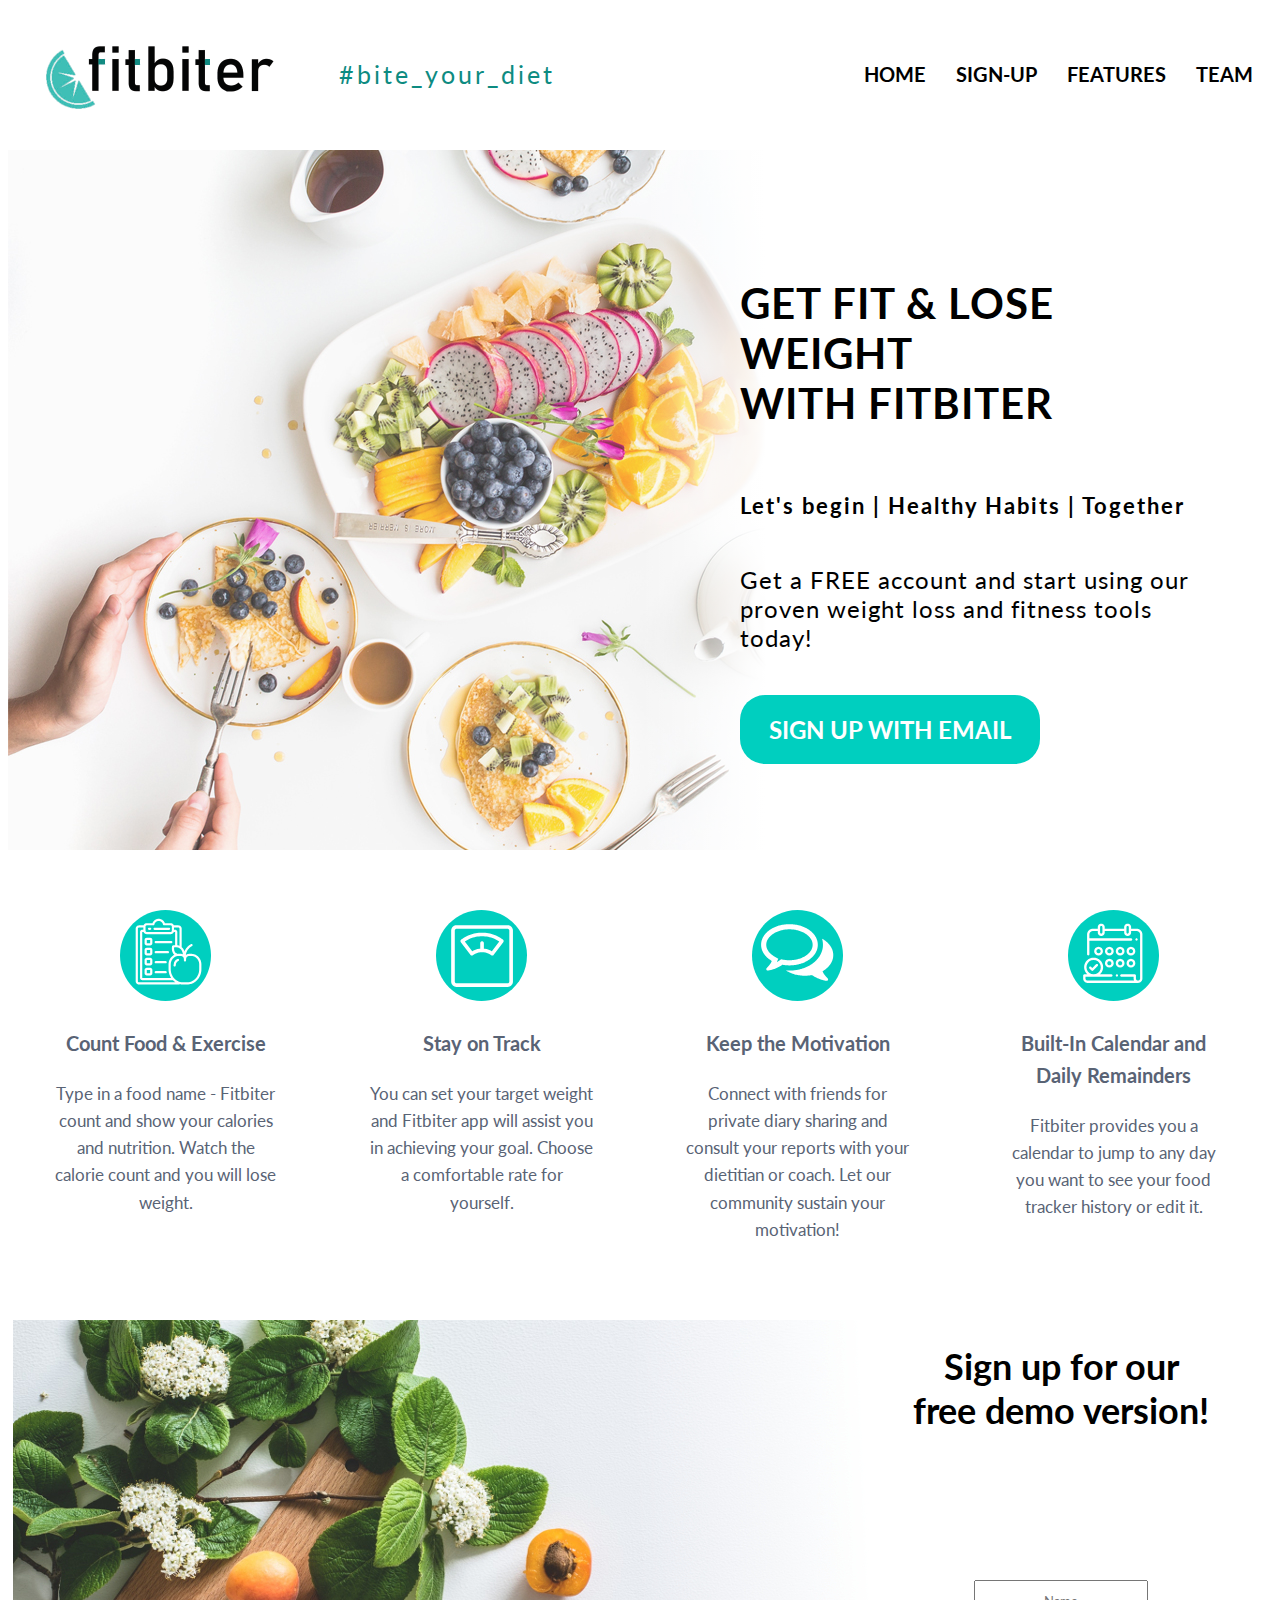
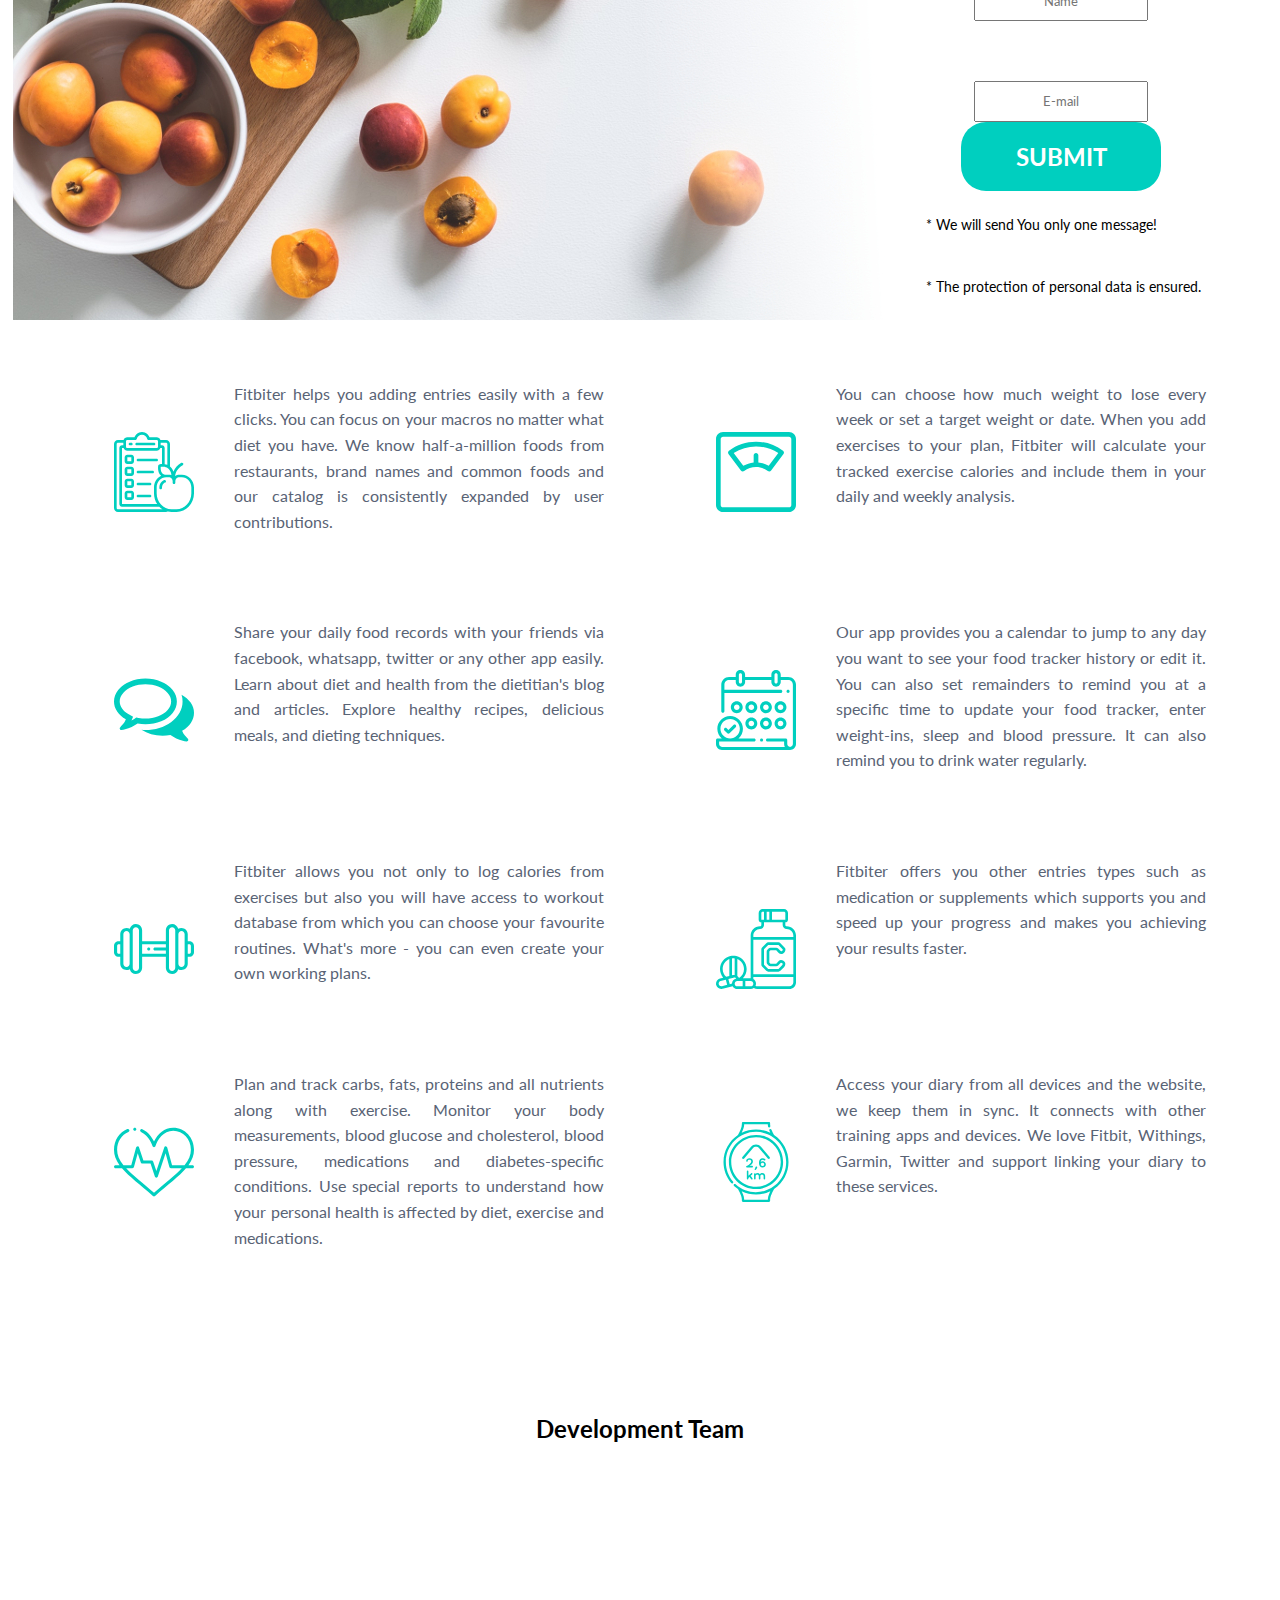
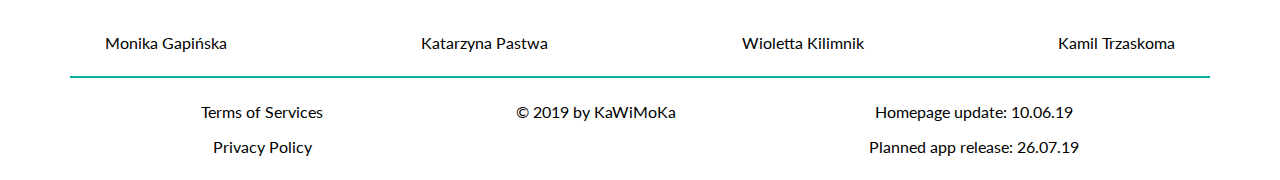
==== commit dd38194b: "logo fixed, favicon changed" ====
--- a/index.html
+++ b/index.html
@@ -15,7 +15,7 @@
   <link rel="stylesheet" href="feature29.css">
   <link rel="stylesheet" href="form.css">
   <link rel="stylesheet" href="back-flip.css">
-  <link rel="icon" href="img/FAVICON.jpg" type="image/jpg">
+  <link rel="icon" href="img/FAVICON.png" type="image/jpg">
   <title>Fitbiter</title>
 </head>
 
@@ -23,7 +23,7 @@
   <header id="header">
     <nav>
       <div class="logo_slogan">
-        <a onclick='topFunction()' href=""><img src="img/logo.jpg" alt="FitBiter Logo"></a>
+        <a onclick='topFunction()' href=""><img src="img/logo.png" alt="FitBiter Logo"></a>
         <div class="slogan">#bite_your_diet</div>
       </div>
       <a id="showMenu"><i class="fas fa-chevron-circle-down fa-2x"></i></a>
--- a/fitness.css
+++ b/fitness.css
@@ -1,5 +1,5 @@
 * {
-  font-family: 'Lato', sans-serif;
+  font-family: "Lato", sans-serif;
 }
 
 i {
@@ -151,9 +151,9 @@
     font-size: 20px;
     padding: 5px 15px;
   }
-  a:hover {
+  /* a:hover {
     color: #109c91;
-  }
+  } */
 
   #team {
     display: flex;
--- a/hero_section.css
+++ b/hero_section.css
@@ -2,14 +2,14 @@
   height: 700px;
   display: grid;
   grid-template-columns: repeat(2, 1fr);
-  background-image: url('img/hero.jpg');
+  background-image: url("img/hero.jpg");
   background-repeat: no-repeat;
 }
 
 .hero_main_p {
   text-transform: uppercase;
 
-  font-family: 'Lato', sans-serif;
+  font-family: "Lato", sans-serif;
   font-size: 260%;
   font-weight: bold;
   letter-spacing: 1px;
@@ -30,7 +30,7 @@
   color: white;
   background-color: #00cfbf;
   border: 0;
-  font-family: 'Lato', sans-serif;
+  font-family: "Lato", sans-serif;
   font-size: 150%;
   font-weight: bold;
   padding: 20px;
@@ -40,11 +40,12 @@
 }
 
 .hero_button:hover {
+  color: white;
   background-color: #08ada0;
 }
 @media (min-width: 525px) {
   .hero_main_text {
-    font-family: 'Lato', sans-serif;
+    font-family: "Lato", sans-serif;
     display: flex;
     flex-flow: column;
     justify-content: center;
@@ -65,7 +66,7 @@
   }
 
   .hero_image {
-    background-image: url('img/background_mobile.jpg');
+    background-image: url("img/background_mobile.jpg");
     height: 300px;
     width: 100%;
     background-size: cover;
@@ -73,7 +74,7 @@
   }
   .hero_main_text {
     margin: 0 auto;
-    font-family: 'Lato', sans-serif;
+    font-family: "Lato", sans-serif;
     display: flex;
     flex-flow: column;
     justify-content: center;
@@ -84,7 +85,7 @@
   .hero_main_p {
     text-transform: uppercase;
 
-    font-family: 'Lato', sans-serif;
+    font-family: "Lato", sans-serif;
     font-size: 260%;
     font-weight: bold;
   }
@@ -104,7 +105,7 @@
     color: white;
     background-color: #00cfbf;
     border: 0;
-    font-family: 'Lato', sans-serif;
+    font-family: "Lato", sans-serif;
     font-size: 150%;
     font-weight: bold;
     padding: 20px;
